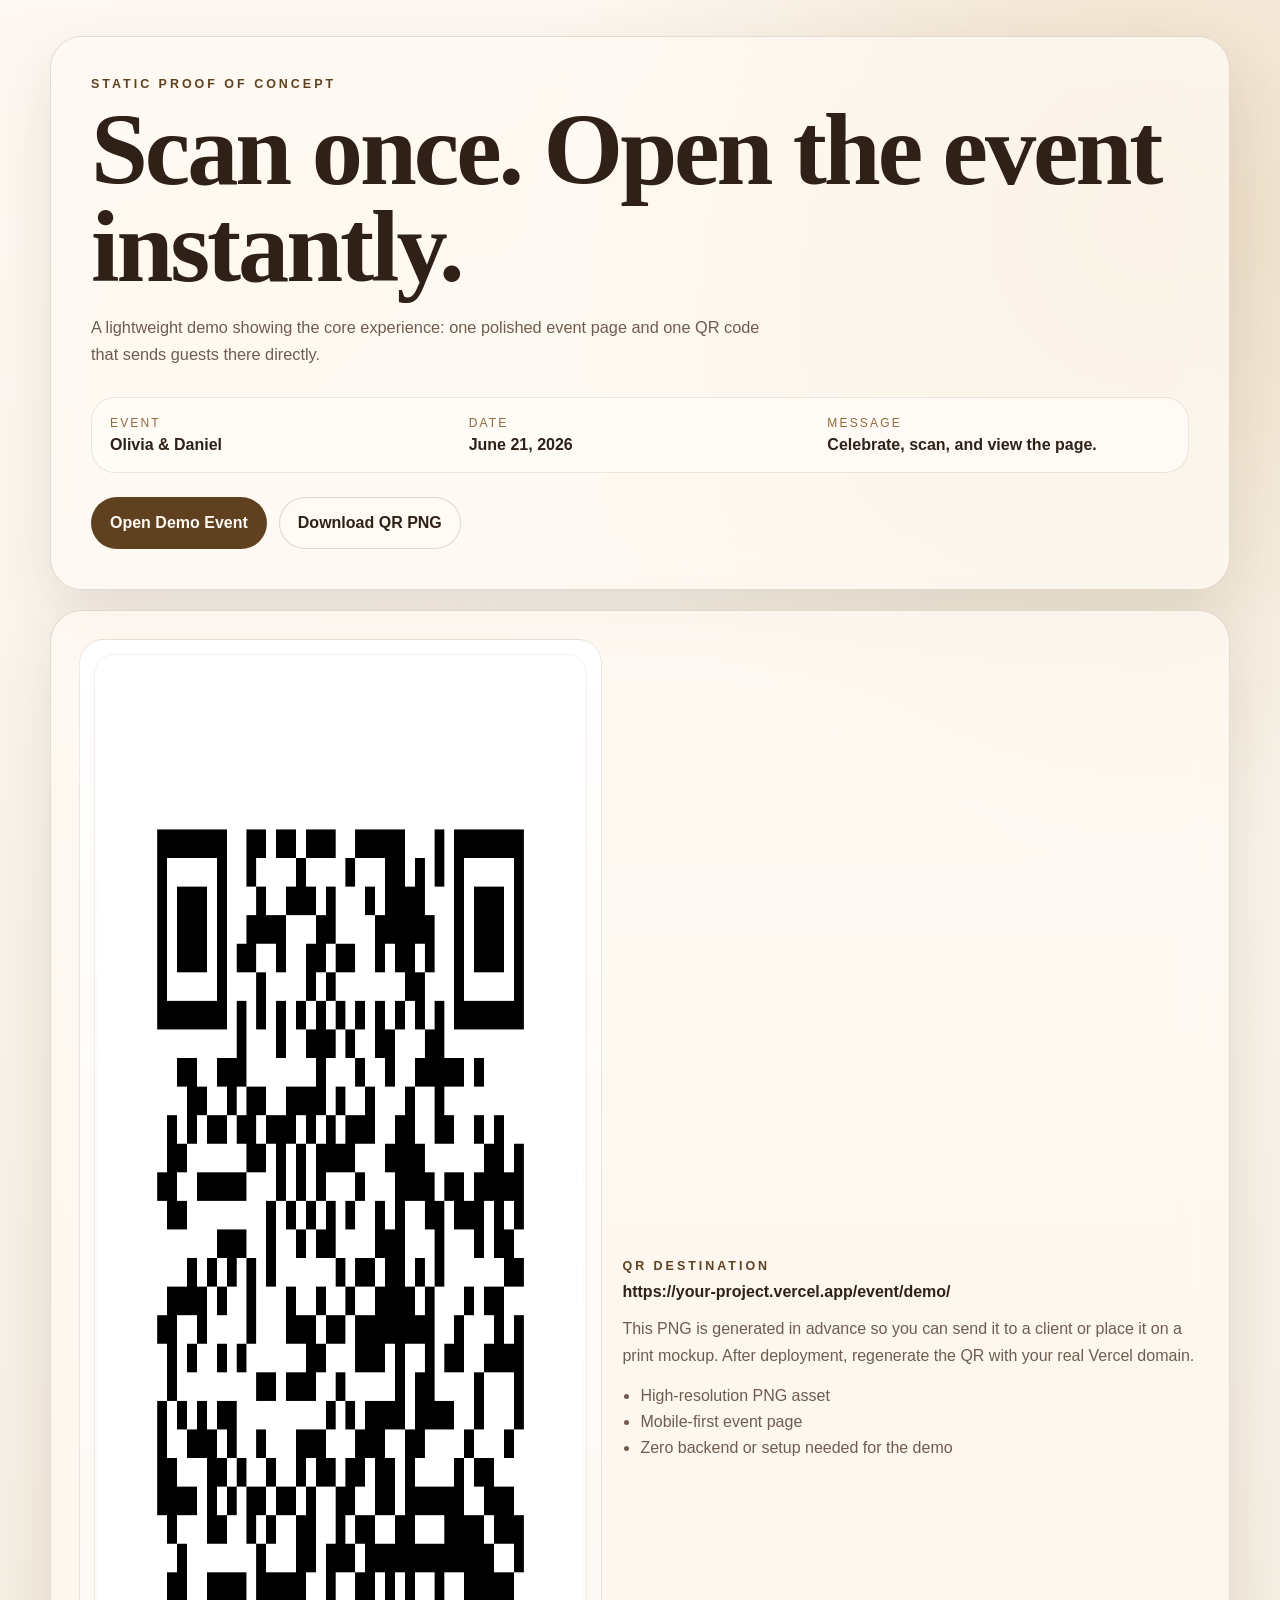
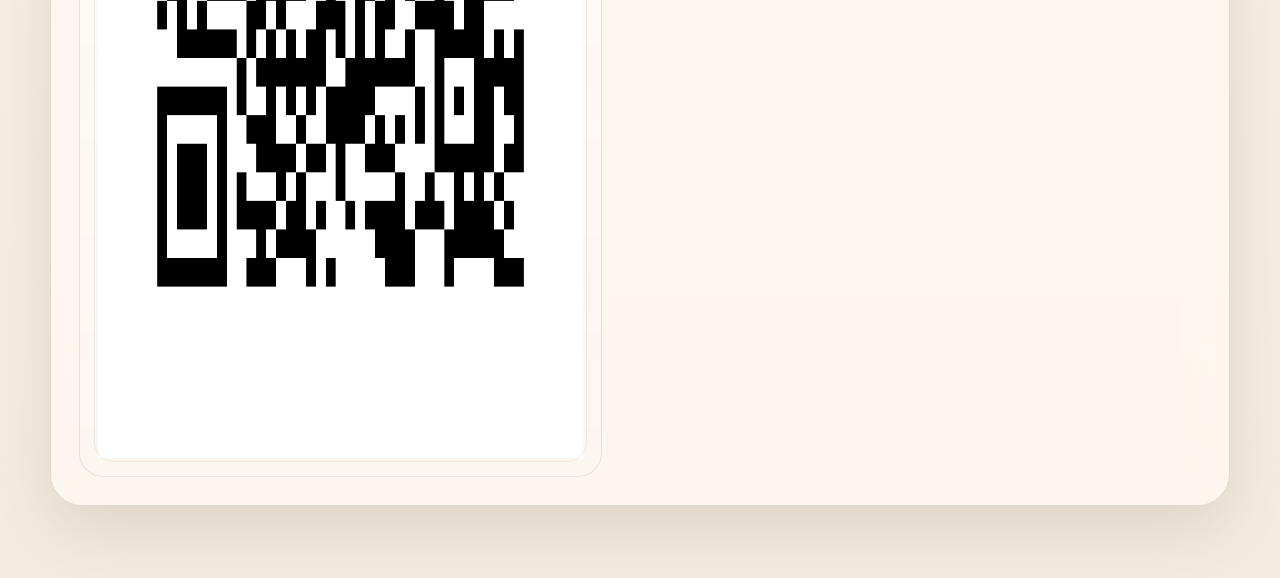
==== index.html @ b051e539 "first commit" ====
<!DOCTYPE html>
<html lang="en">
<head>
  <meta charset="UTF-8">
  <meta name="viewport" content="width=device-width, initial-scale=1.0">
  <title>Event QR Demo</title>
  <meta name="description" content="Static event QR demo for a shareable event page proof of concept.">
  <link rel="stylesheet" href="assets/css/styles.css">
</head>
<body class="page-shell">
  <div class="site-grain" aria-hidden="true"></div>
  <main class="landing-page">
    <section class="hero-card">
      <p class="eyebrow">Static proof of concept</p>
      <h1>Scan once. Open the event instantly.</h1>
      <p class="lede">
        A lightweight demo showing the core experience: one polished event page and one QR code
        that sends guests there directly.
      </p>

      <div class="event-summary">
        <div>
          <span class="summary-label">Event</span>
          <strong>Olivia &amp; Daniel</strong>
        </div>
        <div>
          <span class="summary-label">Date</span>
          <strong>June 21, 2026</strong>
        </div>
        <div>
          <span class="summary-label">Message</span>
          <strong>Celebrate, scan, and view the page.</strong>
        </div>
      </div>

      <div class="cta-row">
        <a class="button button-primary" href="event/demo/">Open Demo Event</a>
        <a class="button button-secondary" href="assets/images/qr-event-demo.png" download>Download QR PNG</a>
      </div>
    </section>

    <section class="qr-panel" aria-labelledby="qr-heading">
      <div class="qr-frame">
        <img
          src="assets/images/qr-event-demo.png"
          alt="QR code that opens the demo event page"
          width="1400"
          height="1400"
        >
      </div>

      <div class="qr-copy">
        <p class="eyebrow" id="qr-heading">QR destination</p>
        <p class="destination-text">https://your-project.vercel.app/event/demo/</p>
        <p class="supporting-text">
          This PNG is generated in advance so you can send it to a client or place it on a print
          mockup. After deployment, regenerate the QR with your real Vercel domain.
        </p>
        <ul class="feature-list">
          <li>High-resolution PNG asset</li>
          <li>Mobile-first event page</li>
          <li>Zero backend or setup needed for the demo</li>
        </ul>
      </div>
    </section>
  </main>

  <script src="assets/js/main.js" defer></script>
</body>
</html>
---- assets/css/styles.css ----
:root {
  --bg: #f8f2e8;
  --bg-strong: #ead9c1;
  --surface: rgba(255, 250, 243, 0.75);
  --surface-strong: rgba(255, 248, 239, 0.92);
  --line: rgba(66, 42, 26, 0.14);
  --ink: #2f2118;
  --muted: #6f5c4f;
  --accent: #8f6a3a;
  --accent-dark: #5f4120;
  --shadow: 0 24px 60px rgba(78, 48, 22, 0.12);
  --radius-xl: 32px;
  --radius-lg: 24px;
  --radius-md: 18px;
  --content-width: 1180px;
}

*,
*::before,
*::after {
  box-sizing: border-box;
}

html {
  scroll-behavior: smooth;
}

body {
  margin: 0;
  min-height: 100vh;
  background:
    radial-gradient(circle at top left, rgba(255, 248, 241, 0.95), transparent 36%),
    radial-gradient(circle at 90% 10%, rgba(233, 214, 185, 0.75), transparent 28%),
    linear-gradient(180deg, #fdf8f2 0%, var(--bg) 46%, #f4ebdf 100%);
  color: var(--ink);
  font-family: "Avenir Next", Aptos, "Segoe UI", "Helvetica Neue", Arial, sans-serif;
}

img {
  display: block;
  max-width: 100%;
}

a {
  color: inherit;
  text-decoration: none;
}

button {
  font: inherit;
}

.page-shell {
  position: relative;
  overflow-x: clip;
}

.site-grain {
  position: fixed;
  inset: 0;
  pointer-events: none;
  opacity: 0.12;
  background-image:
    linear-gradient(rgba(72, 50, 34, 0.06) 1px, transparent 1px),
    linear-gradient(90deg, rgba(72, 50, 34, 0.04) 1px, transparent 1px);
  background-size: 22px 22px;
  mask-image: radial-gradient(circle at center, black 35%, transparent 90%);
}

.landing-page,
.event-page {
  position: relative;
  z-index: 1;
  width: min(calc(100% - 32px), var(--content-width));
  margin: 0 auto;
  padding: 28px 0 56px;
}

.landing-page {
  display: grid;
  gap: 20px;
}

.hero-card,
.qr-panel,
.gallery-section {
  border: 1px solid var(--line);
  border-radius: var(--radius-xl);
  background: var(--surface);
  backdrop-filter: blur(20px);
  box-shadow: var(--shadow);
}

.hero-card {
  padding: 28px;
}

.qr-panel {
  display: grid;
  gap: 20px;
  padding: 24px;
}

.eyebrow {
  margin: 0 0 10px;
  font-size: 0.78rem;
  font-weight: 700;
  letter-spacing: 0.24em;
  text-transform: uppercase;
  color: var(--accent-dark);
}

h1,
h2 {
  margin: 0;
  font-family: "Iowan Old Style", "Palatino Linotype", "Book Antiqua", Baskerville, Georgia, serif;
  line-height: 0.95;
  letter-spacing: -0.03em;
}

h1 {
  font-size: clamp(3rem, 9vw, 6.4rem);
  font-weight: 600;
}

h2 {
  font-size: clamp(2.1rem, 7vw, 4rem);
  font-weight: 600;
}

.lede,
.supporting-text,
.event-date,
.copy-feedback,
figcaption {
  color: var(--muted);
  line-height: 1.7;
}

.lede {
  max-width: 42rem;
  margin: 18px 0 0;
  font-size: 1.02rem;
}

.event-summary {
  display: grid;
  gap: 16px;
  margin: 28px 0 0;
  padding: 18px;
  border: 1px solid rgba(95, 65, 32, 0.12);
  border-radius: var(--radius-lg);
  background: rgba(255, 252, 248, 0.8);
}

.summary-label {
  display: block;
  margin-bottom: 6px;
  font-size: 0.75rem;
  text-transform: uppercase;
  letter-spacing: 0.18em;
  color: var(--accent);
}

.cta-row {
  display: flex;
  flex-wrap: wrap;
  gap: 12px;
  margin-top: 24px;
}

.button {
  display: inline-flex;
  align-items: center;
  justify-content: center;
  min-height: 52px;
  padding: 0 18px;
  border: 1px solid transparent;
  border-radius: 999px;
  font-weight: 700;
  transition: transform 180ms ease, background-color 180ms ease, border-color 180ms ease;
  cursor: pointer;
}

.button:hover,
.button:focus-visible {
  transform: translateY(-1px);
}

.button-primary {
  background: var(--accent-dark);
  color: #fffaf4;
}

.button-primary:hover,
.button-primary:focus-visible {
  background: #4d3418;
}

.button-secondary {
  border-color: rgba(95, 65, 32, 0.18);
  background: rgba(255, 250, 243, 0.86);
  color: var(--ink);
}

.button-secondary:hover,
.button-secondary:focus-visible {
  border-color: rgba(95, 65, 32, 0.36);
  background: rgba(255, 247, 237, 1);
}

.qr-frame {
  position: relative;
  padding: 18px;
  border-radius: var(--radius-lg);
  background:
    linear-gradient(180deg, rgba(255, 255, 255, 0.94), rgba(252, 246, 240, 1));
  border: 1px solid rgba(95, 65, 32, 0.12);
}

.qr-frame::after {
  content: "";
  position: absolute;
  inset: 14px;
  border: 1px solid rgba(95, 65, 32, 0.08);
  border-radius: 20px;
  pointer-events: none;
}

.qr-copy {
  display: grid;
  align-content: start;
}

.destination-text {
  margin: 0;
  font-weight: 700;
  word-break: break-word;
}

.supporting-text {
  margin: 14px 0 0;
}

.feature-list {
  margin: 18px 0 0;
  padding-left: 18px;
  color: var(--muted);
}

.feature-list li + li {
  margin-top: 8px;
}

.event-body {
  background:
    radial-gradient(circle at top left, rgba(255, 251, 246, 0.94), transparent 36%),
    radial-gradient(circle at 100% 0, rgba(205, 170, 126, 0.28), transparent 22%),
    linear-gradient(180deg, #fffaf5 0%, #f8f0e6 48%, #f5ebdf 100%);
}

.event-page {
  display: grid;
  gap: 20px;
}

.event-hero {
  display: grid;
  gap: 20px;
  align-items: center;
  padding: 20px;
  border: 1px solid var(--line);
  border-radius: calc(var(--radius-xl) + 4px);
  background: var(--surface-strong);
  box-shadow: var(--shadow);
}

.event-date {
  margin: 14px 0 0;
  font-weight: 700;
  letter-spacing: 0.04em;
  text-transform: uppercase;
  font-size: 0.82rem;
}

.inline-note {
  margin-top: 24px;
  padding: 14px 16px;
  border-left: 3px solid var(--accent);
  border-radius: 16px;
  background: rgba(247, 238, 226, 0.8);
  color: var(--muted);
  line-height: 1.65;
}

.copy-feedback {
  min-height: 1.6em;
  margin: 10px 0 0;
}

.hero-visual {
  overflow: hidden;
  border-radius: calc(var(--radius-xl) - 6px);
  box-shadow: 0 16px 40px rgba(89, 55, 31, 0.12);
}

.hero-visual img {
  width: 100%;
  height: 100%;
  object-fit: cover;
}

.gallery-section {
  padding: 24px;
}

.section-heading {
  max-width: 38rem;
}

.gallery-grid {
  display: grid;
  gap: 16px;
  margin-top: 20px;
}

.gallery-card {
  overflow: hidden;
  border: 1px solid rgba(95, 65, 32, 0.12);
  border-radius: var(--radius-lg);
  background: rgba(255, 251, 246, 0.88);
}

.gallery-card img {
  aspect-ratio: 4 / 5;
  width: 100%;
  object-fit: cover;
}

.gallery-card-large img {
  aspect-ratio: 4 / 3;
}

figcaption {
  padding: 14px 16px 18px;
  font-size: 0.95rem;
}

[data-copy-link].is-success {
  background: #efe1cd;
}

@media (min-width: 760px) {
  .landing-page,
  .event-page {
    padding-top: 36px;
    padding-bottom: 72px;
  }

  .hero-card {
    padding: 40px;
  }

  .event-summary {
    grid-template-columns: repeat(3, minmax(0, 1fr));
  }

  .qr-panel {
    grid-template-columns: minmax(0, 0.95fr) minmax(0, 1.05fr);
    align-items: center;
    padding: 28px;
  }

  .event-hero {
    grid-template-columns: minmax(0, 1.05fr) minmax(320px, 0.95fr);
    padding: 24px;
  }

  .gallery-grid {
    grid-template-columns: 1.1fr 0.7fr 0.7fr;
    align-items: start;
  }

  .gallery-card,
  .gallery-card-large {
    height: 100%;
  }
}

@media (prefers-reduced-motion: no-preference) {
  .hero-card,
  .qr-panel,
  .event-hero,
  .gallery-section,
  .gallery-card {
    animation: rise-in 700ms ease both;
  }

  .qr-panel {
    animation-delay: 120ms;
  }

  .gallery-section {
    animation-delay: 180ms;
  }

  .gallery-card:nth-child(2) {
    animation-delay: 220ms;
  }

  .gallery-card:nth-child(3) {
    animation-delay: 280ms;
  }
}

@keyframes rise-in {
  from {
    opacity: 0;
    transform: translateY(18px);
  }

  to {
    opacity: 1;
    transform: translateY(0);
  }
}
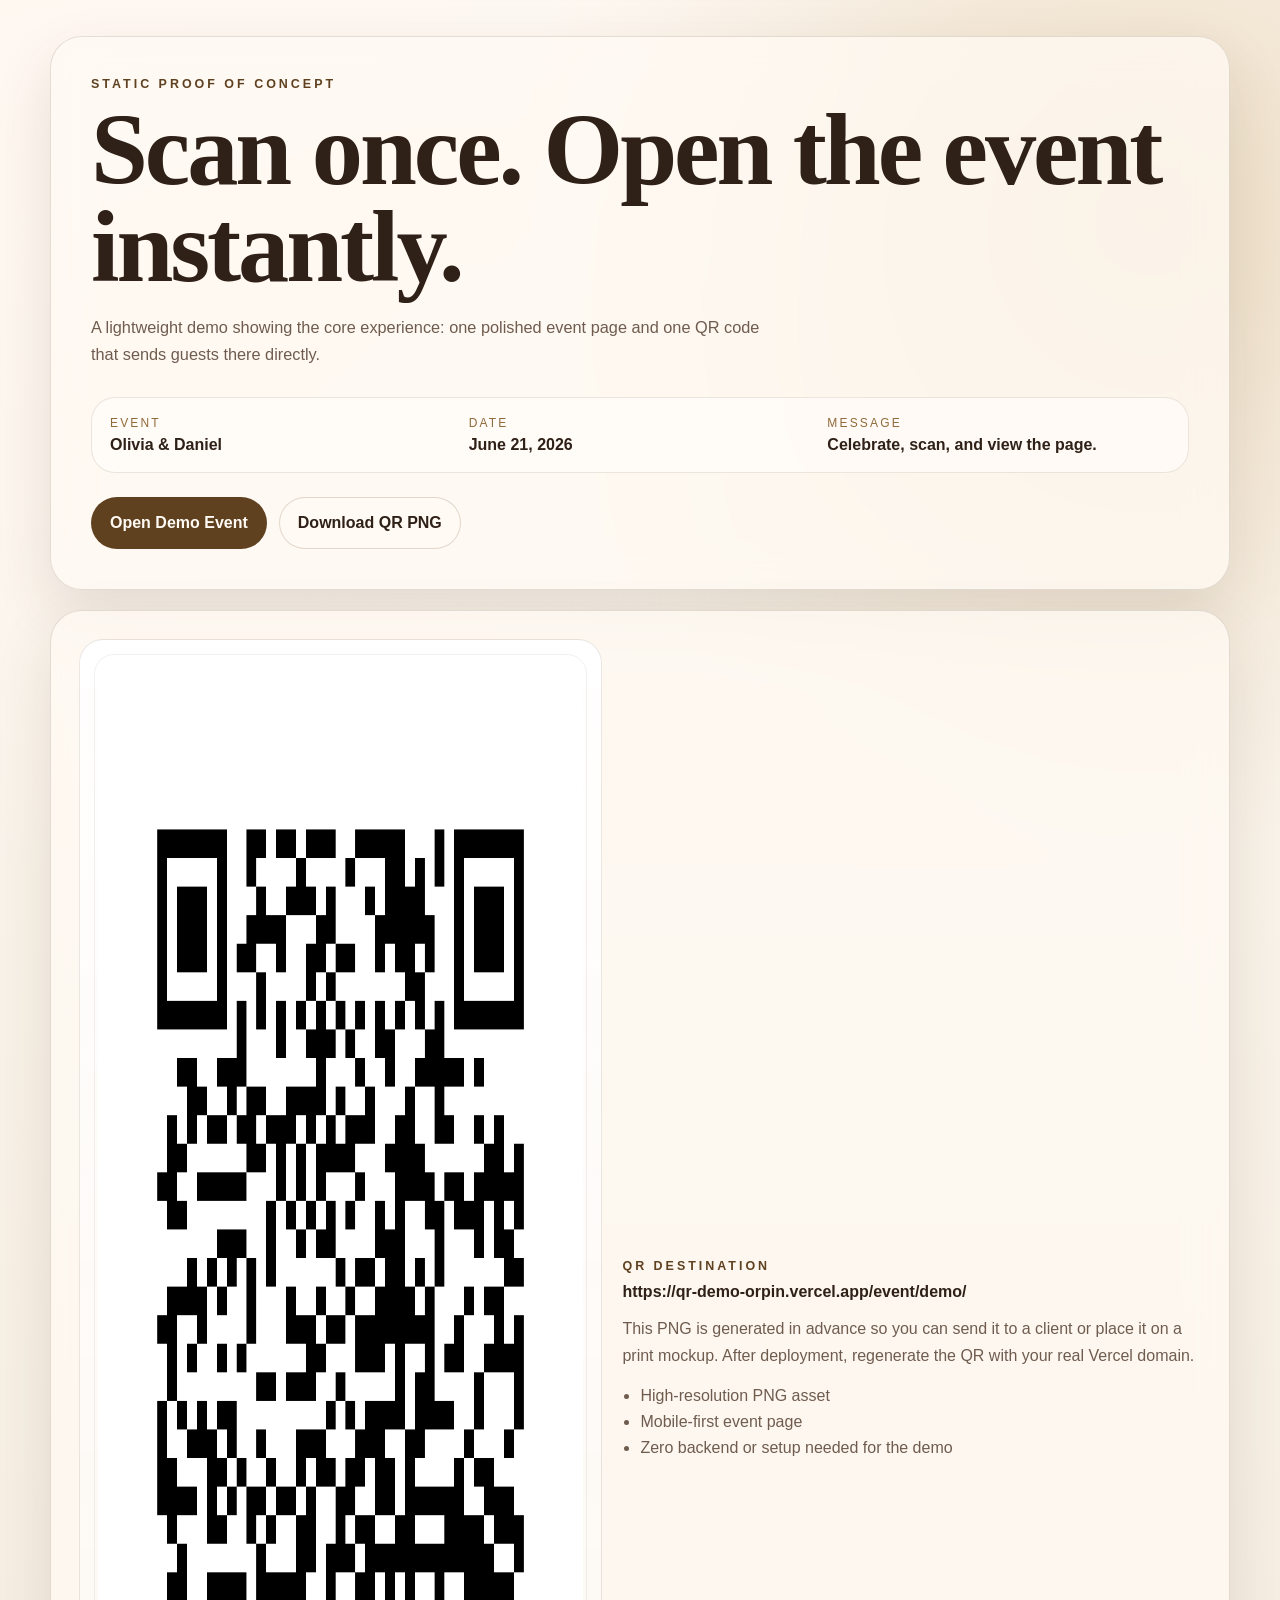
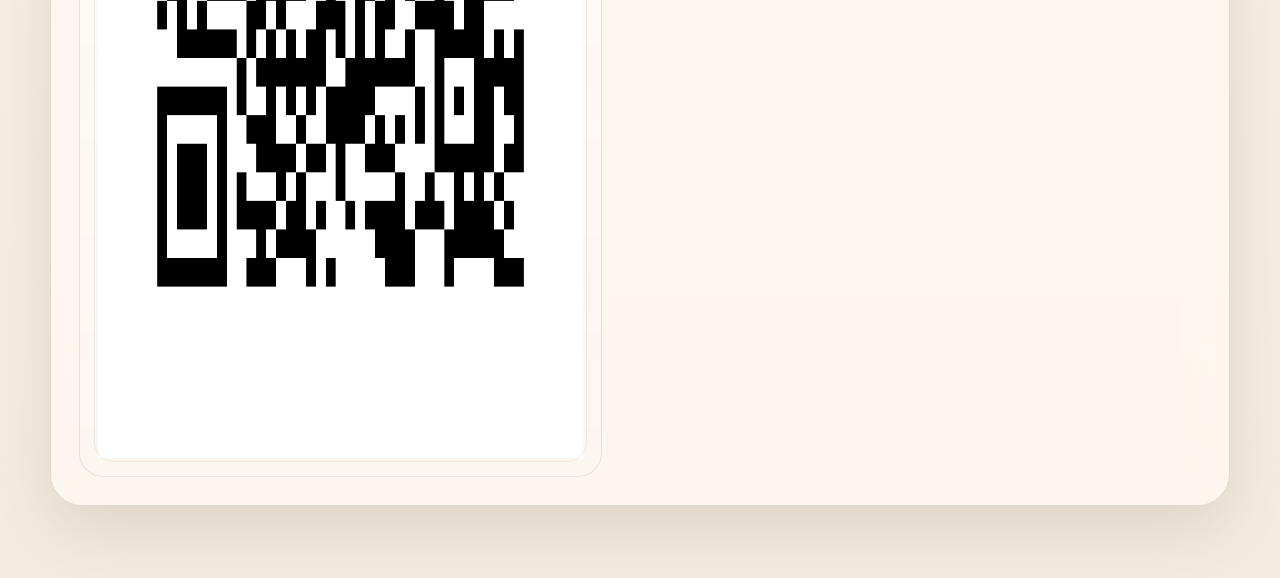
==== commit 27d5f8b1: "first commit" ====
--- a/index.html
+++ b/index.html
@@ -51,7 +51,7 @@
 
       <div class="qr-copy">
         <p class="eyebrow" id="qr-heading">QR destination</p>
-        <p class="destination-text">https://your-project.vercel.app/event/demo/</p>
+        <p class="destination-text">https://qr-demo-orpin.vercel.app/event/demo/</p>
         <p class="supporting-text">
           This PNG is generated in advance so you can send it to a client or place it on a print
           mockup. After deployment, regenerate the QR with your real Vercel domain.
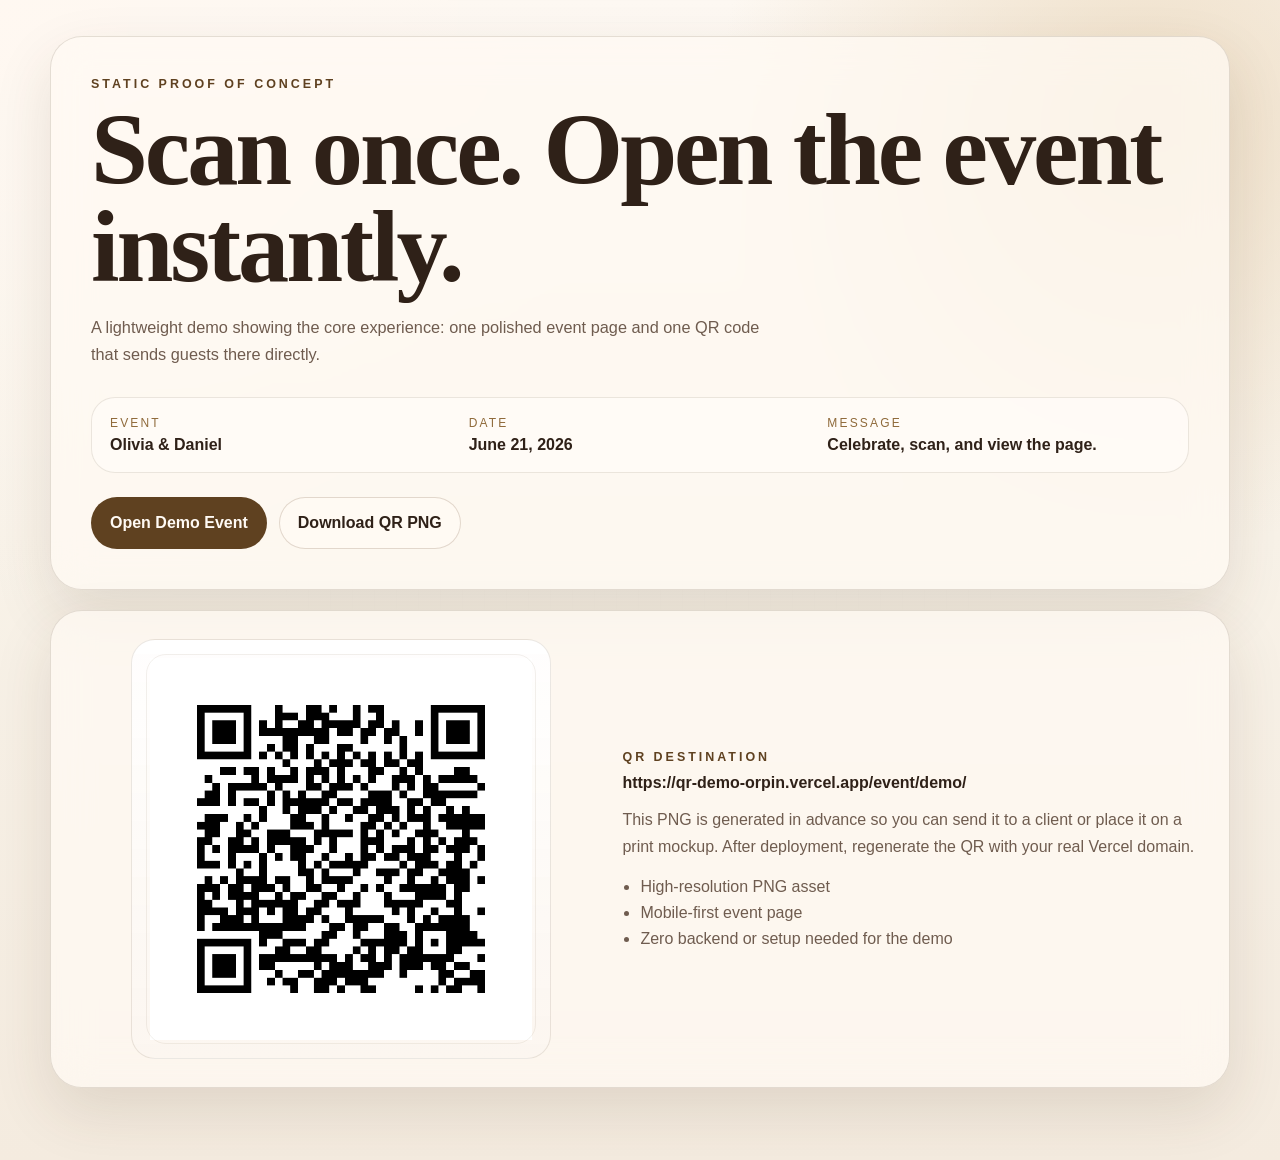
==== commit 7812c9fd: "first commit" ====
--- a/index.html
+++ b/index.html
@@ -35,14 +35,14 @@
 
       <div class="cta-row">
         <a class="button button-primary" href="event/demo/">Open Demo Event</a>
-        <a class="button button-secondary" href="assets/images/qr-event-demo.png" download>Download QR PNG</a>
+        <a class="button button-secondary" href="assets/images/qr-event-demo-live.png" download>Download QR PNG</a>
       </div>
     </section>
 
     <section class="qr-panel" aria-labelledby="qr-heading">
       <div class="qr-frame">
         <img
-          src="assets/images/qr-event-demo.png"
+          src="assets/images/qr-event-demo-live.png"
           alt="QR code that opens the demo event page"
           width="1400"
           height="1400"
@@ -69,3 +69,4 @@
 </body>
 </html>
 
+
--- a/assets/css/styles.css
+++ b/assets/css/styles.css
@@ -211,11 +211,23 @@
 
 .qr-frame {
   position: relative;
+  display: grid;
+  place-items: center;
+  width: min(100%, 420px);
+  margin: 0 auto;
   padding: 18px;
   border-radius: var(--radius-lg);
   background:
     linear-gradient(180deg, rgba(255, 255, 255, 0.94), rgba(252, 246, 240, 1));
   border: 1px solid rgba(95, 65, 32, 0.12);
+}
+
+.qr-frame img {
+  width: 100%;
+  max-width: 100%;
+  height: auto;
+  aspect-ratio: 1 / 1;
+  object-fit: contain;
 }
 
 .qr-frame::after {
@@ -425,3 +437,4 @@
   }
 }
 
+
